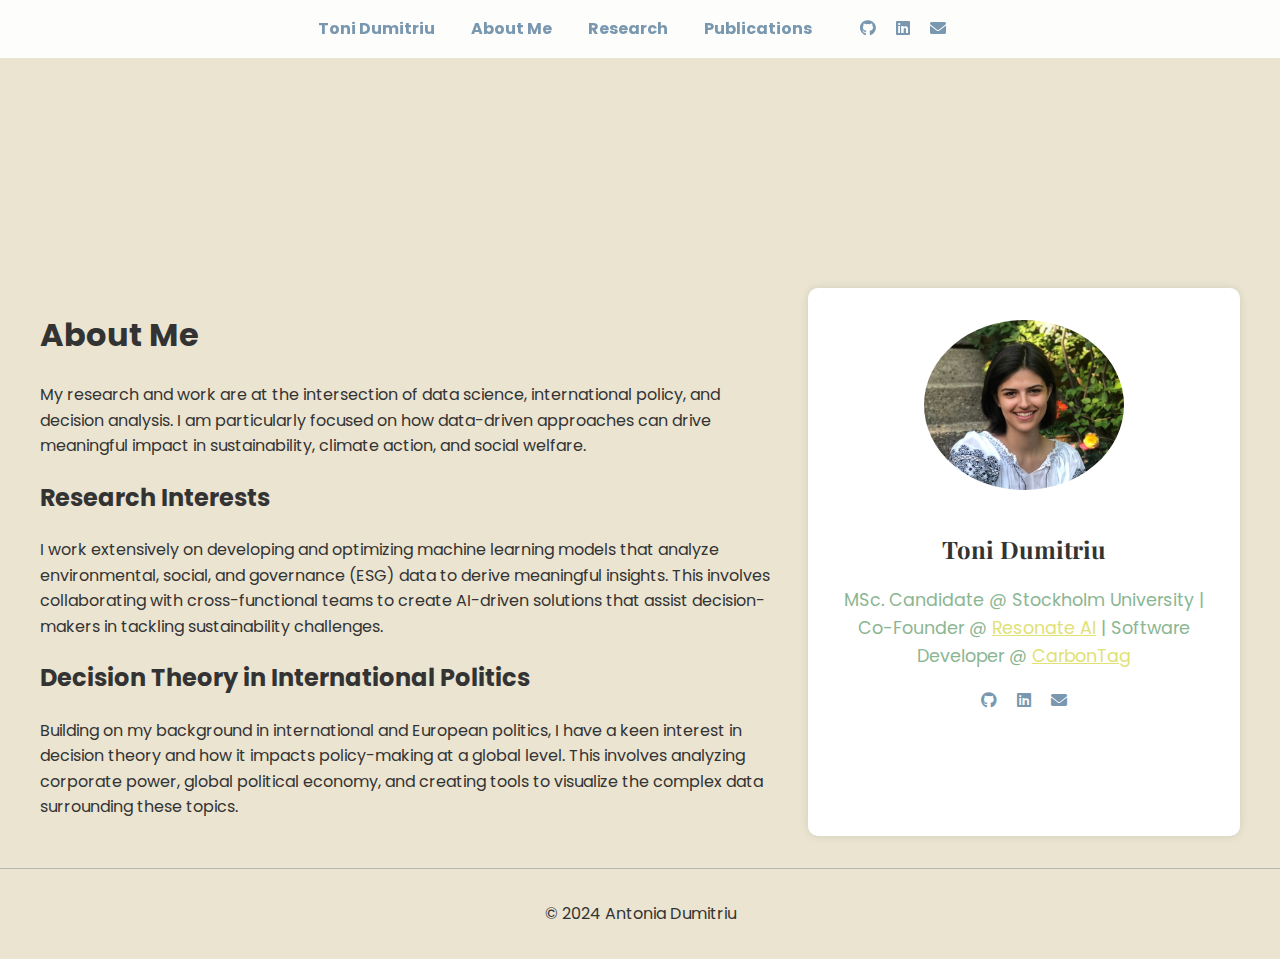
==== about.html @ 91174c76 "Update landing page, about page, and add new styles and links" ====
<!DOCTYPE html>
<html lang="en">
<head>
  <meta charset="UTF-8">
  <meta name="viewport" content="width=device-width, initial-scale=1.0">
  <title>Toni Dumitriu - About Me</title>
  <link href="https://fonts.googleapis.com/css2?family=Playfair+Display:wght@400;700&family=Poppins:wght@300;400;500&display=swap" rel="stylesheet">
  <link rel="stylesheet" href="https://cdnjs.cloudflare.com/ajax/libs/font-awesome/6.0.0-beta3/css/all.min.css">
  <link rel="stylesheet" href="css/styles.css">
</head>
<body>
  <header>
    <nav>
      <ul>
        <nav class="landing-nav">
            <a href="index.html">Toni Dumitriu</a>
            <a href="about.html">About Me</a>
            <a href="#research">Research</a>
            <a href="#publications">Publications</a>
          </nav>
        <li class="social-links">
          <a href="https://github.com/antoniadumitriu" target="_blank"><i class="fab fa-github"></i></a>
          <a href="https://www.linkedin.com/in/tonidumitriu" target="_blank"><i class="fab fa-linkedin"></i></a>
          <a href="mailto:Adumitriu2000@gmail.com"><i class="fas fa-envelope"></i></a>
        </li>
      </ul>
    </nav>
  </header>

  <div class="diagonal-image-overlay"></div>

  <div class="about-container">
    <div class="about-content">
      <h1>About Me</h1>
      <p>My research and work are at the intersection of data science, international policy, and decision analysis. I am particularly focused on how data-driven approaches can drive meaningful impact in sustainability, climate action, and social welfare.</p>
      
      <h2>Research Interests</h2>
      <p>I work extensively on developing and optimizing machine learning models that analyze environmental, social, and governance (ESG) data to derive meaningful insights. This involves collaborating with cross-functional teams to create AI-driven solutions that assist decision-makers in tackling sustainability challenges.</p>

      <h2>Decision Theory in International Politics</h2>
      <p>Building on my background in international and European politics, I have a keen interest in decision theory and how it impacts policy-making at a global level. This involves analyzing corporate power, global political economy, and creating tools to visualize the complex data surrounding these topics.</p>
    </div>

    <aside class="profile-sidebar">
      <img src="images/profile.jpg" alt="Antonia Dumitriu Profile Picture" class="profile-img">
      <h2>Toni Dumitriu</h2>
      <p>MSc. Candidate @ Stockholm University | Co-Founder @ <a href="https://resonateai.co.uk" target="_blank">Resonate AI</a> | Software Developer @ <a href="https://carbontag.org/" target="_blank">CarbonTag</a></p>

      <div class="social-links">
        <a href="https://github.com/antoniadumitriu" target="_blank"><i class="fab fa-github"></i></a>
        <a href="https://www.linkedin.com/in/tonidumitriu" target="_blank"><i class="fab fa-linkedin"></i></a>
        <a href="mailto:Adumitriu2000@gmail.com"><i class="fas fa-envelope"></i></a>
      </div>
    </aside>
  </div>

  <footer>
    <p>&copy; 2024 Antonia Dumitriu</p>
  </footer>

  <script src="js/script.js"></script>
</body>
</html>
---- css/styles.css ----
/* Darker Color Palette */
:root {
    --tan: #eae4d1; /* Darker tan for overall background */
    --mindaro: #e1e176; /* Darkened yellow for accents */
    --celadon: #9ccf82; /* Darkened celadon for accents */
    --celadon-2: #8bb692; /* Darkened second celadon */
    --powder-blue: #7998b0; /* Darkened powder blue for links and accents */
    --vista-blue: #5e7ca0; /* Darkened vista blue for contrast */
    --dark-gray: #333; /* Dark gray for main text */
    --light-gray: #b5b5b5; /* Darker light gray for borders */
  }
  
  /* General Styles */
  body {
    font-family: 'Poppins', sans-serif;
    line-height: 1.6;
    background-color: var(--tan);
    color: var(--dark-gray);
    margin: 0;
    padding: 0;
  }
  
  header {
    background-color: rgba(255, 255, 255, 0.9);
    padding: 1rem 0;
    position: fixed;
    width: 100%;
    top: 0;
    left: 0;
    z-index: 1000;
    transition: top 0.5s ease-in-out;
    border: none; /* Remove border */
    box-shadow: none; /* Remove any box shadow */
  }
  
  nav ul {
    list-style: none;
    display: flex;
    justify-content: center;
    align-items: center;
    margin: 0;
    padding: 0;
  }
  
  nav ul li {
    margin: 0 1.5rem;
  }
  
  nav ul li a {
    text-decoration: none;
    color: var(--dark-gray);
    font-weight: bold;
    transition: color 0.3s ease-in-out;
  }
  
  nav ul li a:hover {
    color: var(--vista-blue);
  }
  
  /* Landing Page (index.html) */
.landing-container {
    position: relative;
    width: 100vw;
    height: 100vh; /* Ensure it takes up the entire viewport height */
    background: url('../images/landscape.jpg') no-repeat center center/cover;
    display: flex;
    align-items: center;
    justify-content: center;
  }
  
  .content {
    text-align: center;
    color: var(--dark-gray);
    background: rgba(255, 255, 255, 0.85);
    padding: 2rem;
    border-radius: 12px;
  }
  
  .content h1 {
    font-family: 'Playfair Display', serif;
    font-size: 3rem;
    margin: 0;
  }
  
  .content p {
    font-family: 'Poppins', sans-serif;
    font-size: 1.2rem;
    margin: 0.5rem 0 1.5rem;
    color: var(--celadon-2);
  }
  
  .landing-nav a {
    text-decoration: none;
    color: var(--powder-blue);
    margin: 0 1rem;
    font-weight: bold;
    transition: color 0.3s ease-in-out;
  }
  
  .landing-nav a:hover {
    color: var(--vista-blue);
  }
  
  /* Diagonal Image Overlay for About Page Only */
  .diagonal-image-overlay {
    position: absolute;
    top: 0;
    left: 0;
    width: 100%;
    height: 60vh;
    background: url('../images/landscape2.jpg') no-repeat center center/cover;
    clip-path: polygon(0 50%, 0 0, 100% 0, 100% 100%);
    opacity: 0.6;
    z-index: -1; /* Ensures the image stays behind the main content */
  }
  
  .about-page .diagonal-image-overlay {
    display: block; /* Show overlay on about.html */
  }
  
  footer {
    background-color: transparent;
    color: var(--dark-gray);
    text-align: center;
    padding: 1rem 0;
    margin-top: 2rem;
    border-top: 1px solid var(--light-gray);
  }
  
  /* About Page (about.html) */
  .about-container {
    display: flex;
    flex-wrap: wrap;
    max-width: 1200px;
    margin: 2rem auto;
    padding: 0 2rem;
    padding-top: 16rem; /* Adds extra space for the fixed header */
  }
  
  .about-content {
    flex: 2;
    margin-right: 2rem;
  }
  
  .profile-sidebar {
    flex: 1;
    text-align: center;
    padding: 2rem;
    background: #ffffff;
    box-shadow: 0 0 10px rgba(0, 0, 0, 0.1);
    border-radius: 10px;
  }
  
  .profile-img {
    width: 200px;
    height: 170px;
    border-radius: 50%;
    margin-bottom: 1rem;
  }
  
  .profile-sidebar h2 {
    font-family: 'Playfair Display', serif;
    margin: 1rem 0;
    font-weight: bold;
    font-size: 1.5rem;
  }
  
  .profile-sidebar p {
    color: var(--celadon-2);
    font-size: 1.1rem;
  }
  
  .social-links a {
    text-decoration: none;
    color: var(--powder-blue);
    margin: 0 0.5rem;
    font-weight: bold;
  }
  
  .social-links a:hover {
    color: var(--vista-blue);
  }
  
  /* Section Styles (for general content consistency) */
  section {
    padding: 4rem 2rem;
    text-align: center;
  }
  
  /* Button and Link Hover Effects */
  a {
    color: var(--mindaro);
  }
  
  a:hover {
    color: var(--celadon);
  }
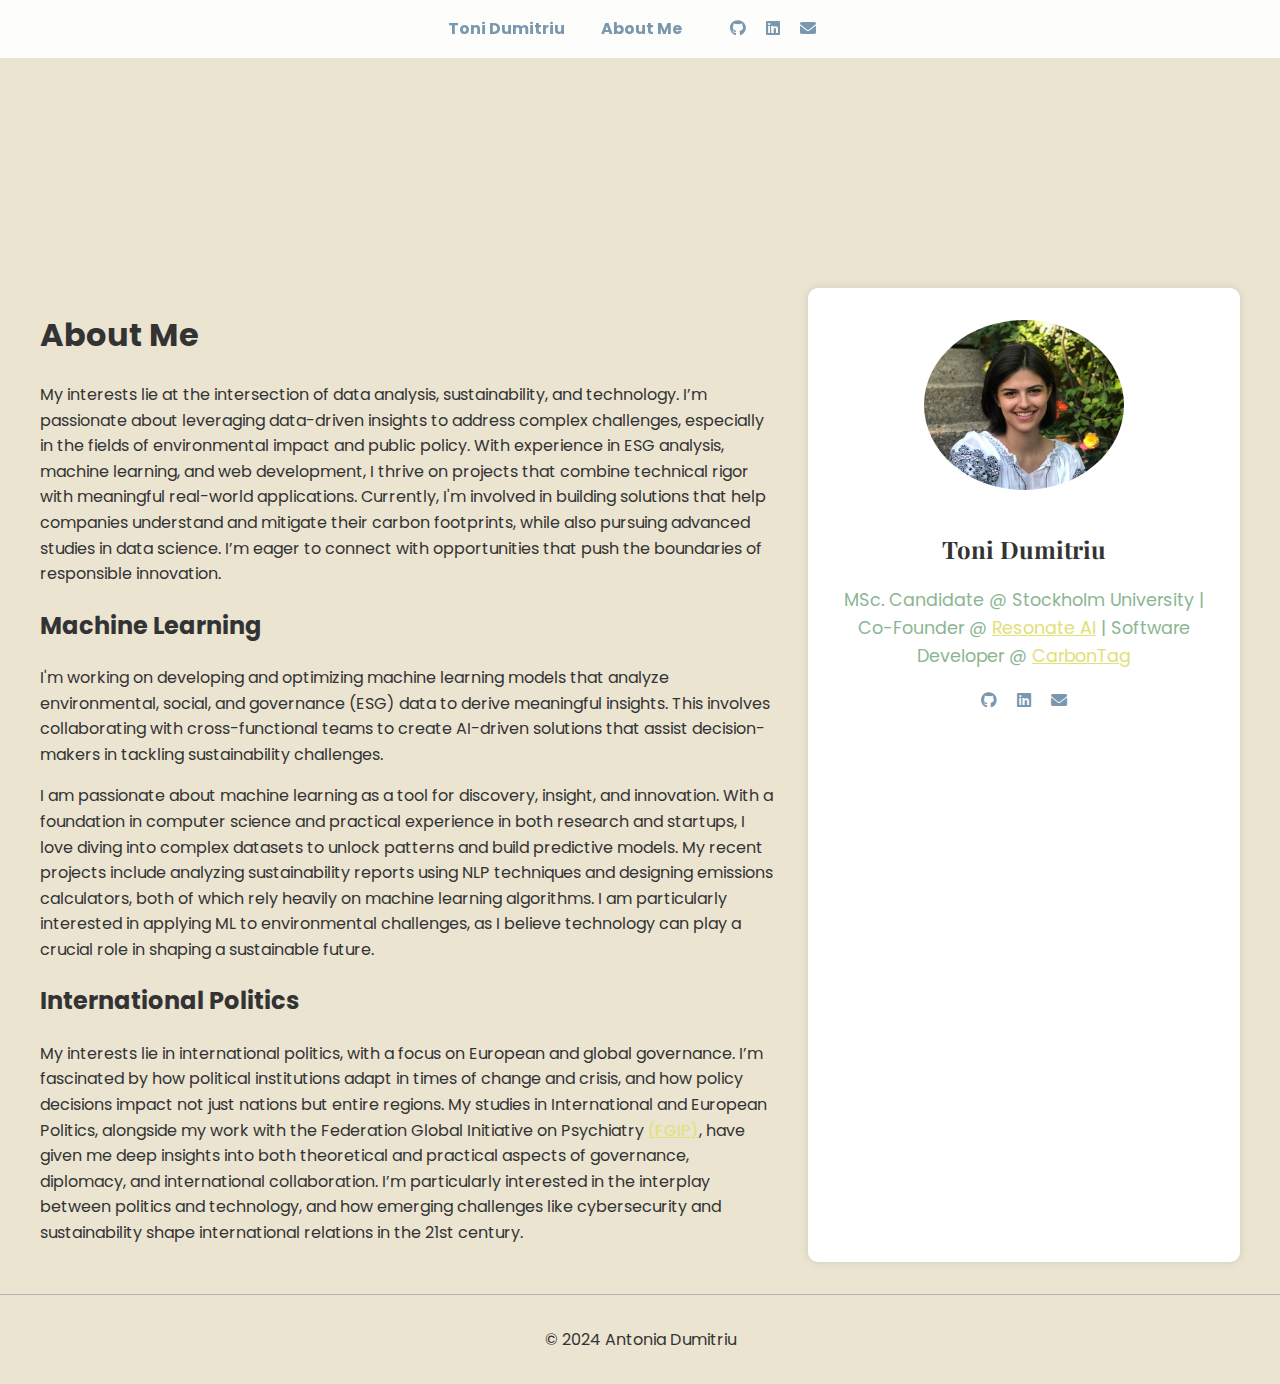
==== commit d80bf348: "Update" ====
--- a/about.html
+++ b/about.html
@@ -15,8 +15,6 @@
         <nav class="landing-nav">
             <a href="index.html">Toni Dumitriu</a>
             <a href="about.html">About Me</a>
-            <a href="#research">Research</a>
-            <a href="#publications">Publications</a>
           </nav>
         <li class="social-links">
           <a href="https://github.com/antoniadumitriu" target="_blank"><i class="fab fa-github"></i></a>
@@ -32,13 +30,14 @@
   <div class="about-container">
     <div class="about-content">
       <h1>About Me</h1>
-      <p>My research and work are at the intersection of data science, international policy, and decision analysis. I am particularly focused on how data-driven approaches can drive meaningful impact in sustainability, climate action, and social welfare.</p>
+      <p>My interests lie at the intersection of data analysis, sustainability, and technology. I’m passionate about leveraging data-driven insights to address complex challenges, especially in the fields of environmental impact and public policy. With experience in ESG analysis, machine learning, and web development, I thrive on projects that combine technical rigor with meaningful real-world applications. Currently, I'm involved in building solutions that help companies understand and mitigate their carbon footprints, while also pursuing advanced studies in data science. I’m eager to connect with opportunities that push the boundaries of responsible innovation.</p>
       
-      <h2>Research Interests</h2>
-      <p>I work extensively on developing and optimizing machine learning models that analyze environmental, social, and governance (ESG) data to derive meaningful insights. This involves collaborating with cross-functional teams to create AI-driven solutions that assist decision-makers in tackling sustainability challenges.</p>
+      <h2>Machine Learning</h2>
+      <p>I'm working on developing and optimizing machine learning models that analyze environmental, social, and governance (ESG) data to derive meaningful insights. This involves collaborating with cross-functional teams to create AI-driven solutions that assist decision-makers in tackling sustainability challenges.</p>
+      <p>I am passionate about machine learning as a tool for discovery, insight, and innovation. With a foundation in computer science and practical experience in both research and startups, I love diving into complex datasets to unlock patterns and build predictive models. My recent projects include analyzing sustainability reports using NLP techniques and designing emissions calculators, both of which rely heavily on machine learning algorithms. I am particularly interested in applying ML to environmental challenges, as I believe technology can play a crucial role in shaping a sustainable future.</p>
 
-      <h2>Decision Theory in International Politics</h2>
-      <p>Building on my background in international and European politics, I have a keen interest in decision theory and how it impacts policy-making at a global level. This involves analyzing corporate power, global political economy, and creating tools to visualize the complex data surrounding these topics.</p>
+      <h2>International Politics</h2>
+      <p>My interests lie in international politics, with a focus on European and global governance. I’m fascinated by how political institutions adapt in times of change and crisis, and how policy decisions impact not just nations but entire regions. My studies in International and European Politics, alongside my work with the Federation Global Initiative on Psychiatry <a href="https://gip-usa.org/" target="_blank">(FGIP)</a>, have given me deep insights into both theoretical and practical aspects of governance, diplomacy, and international collaboration. I’m particularly interested in the interplay between politics and technology, and how emerging challenges like cybersecurity and sustainability shape international relations in the 21st century. </p>
     </div>
 
     <aside class="profile-sidebar">
